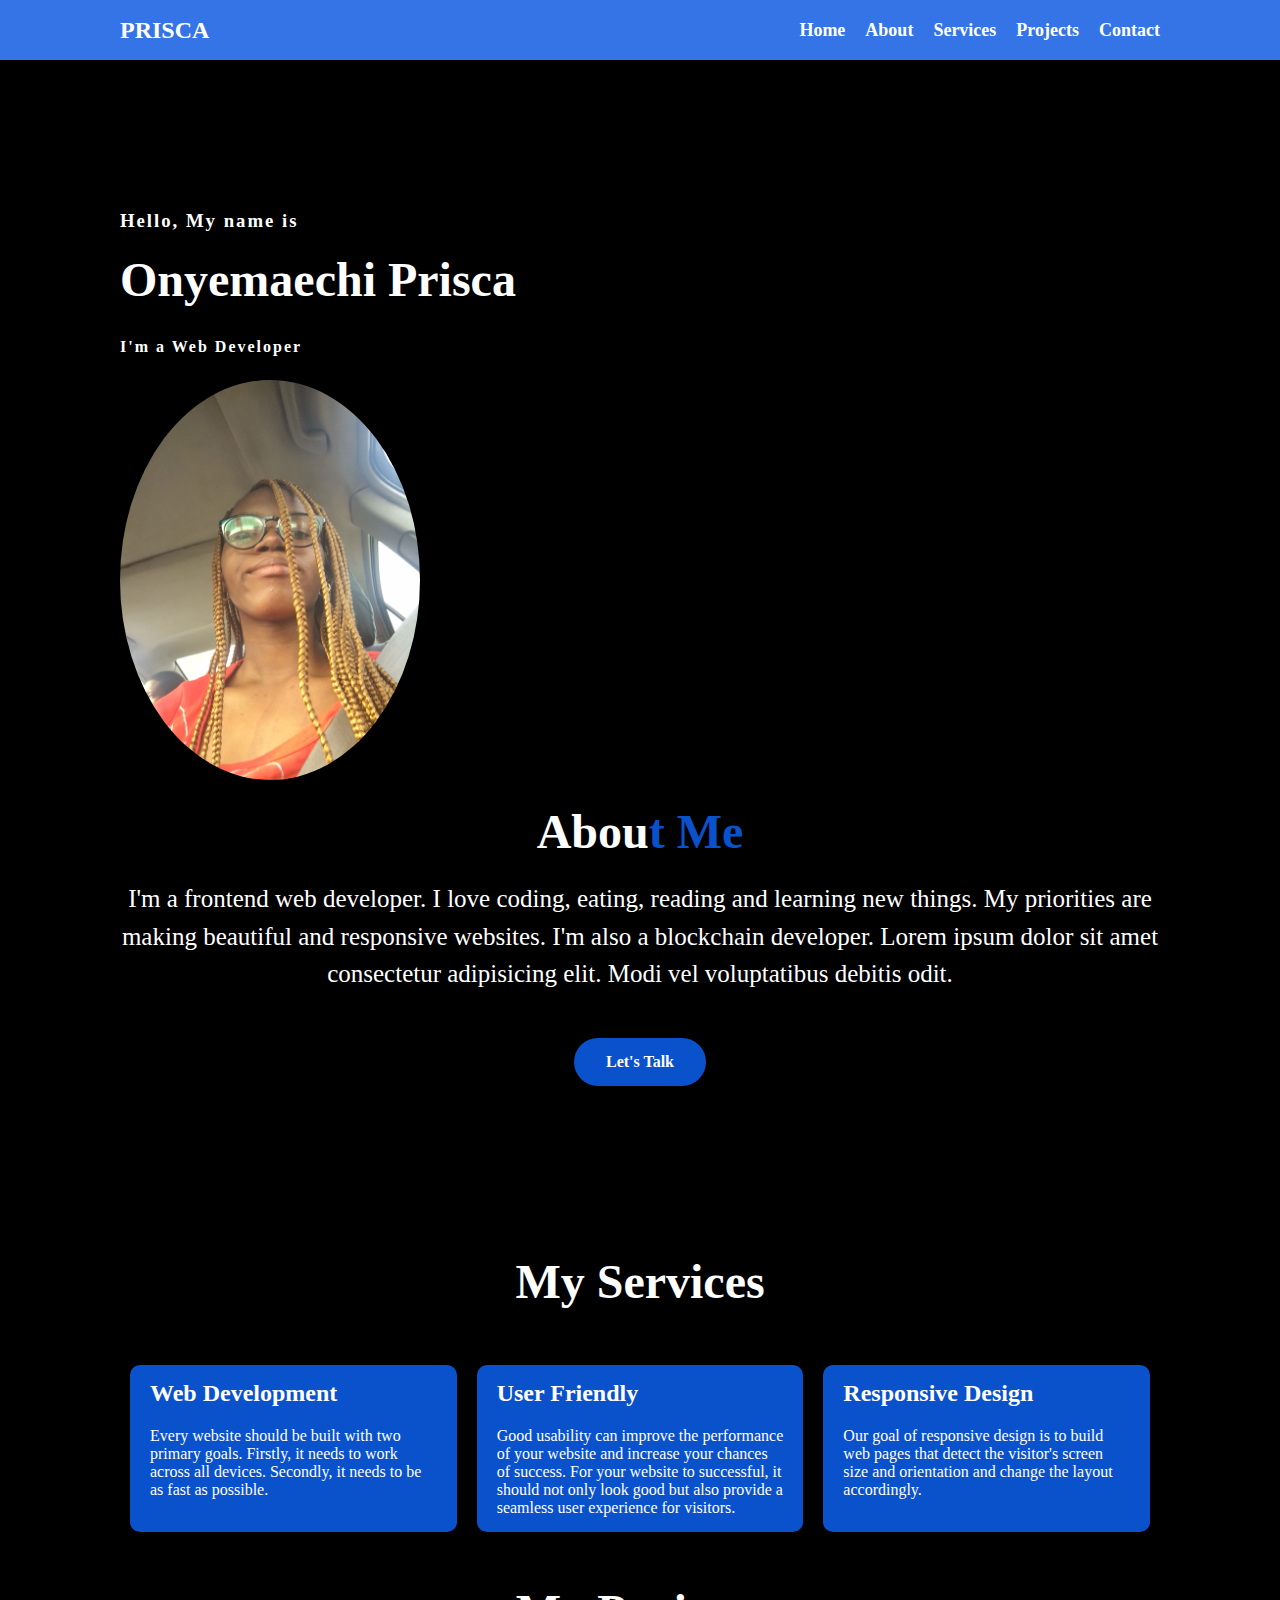
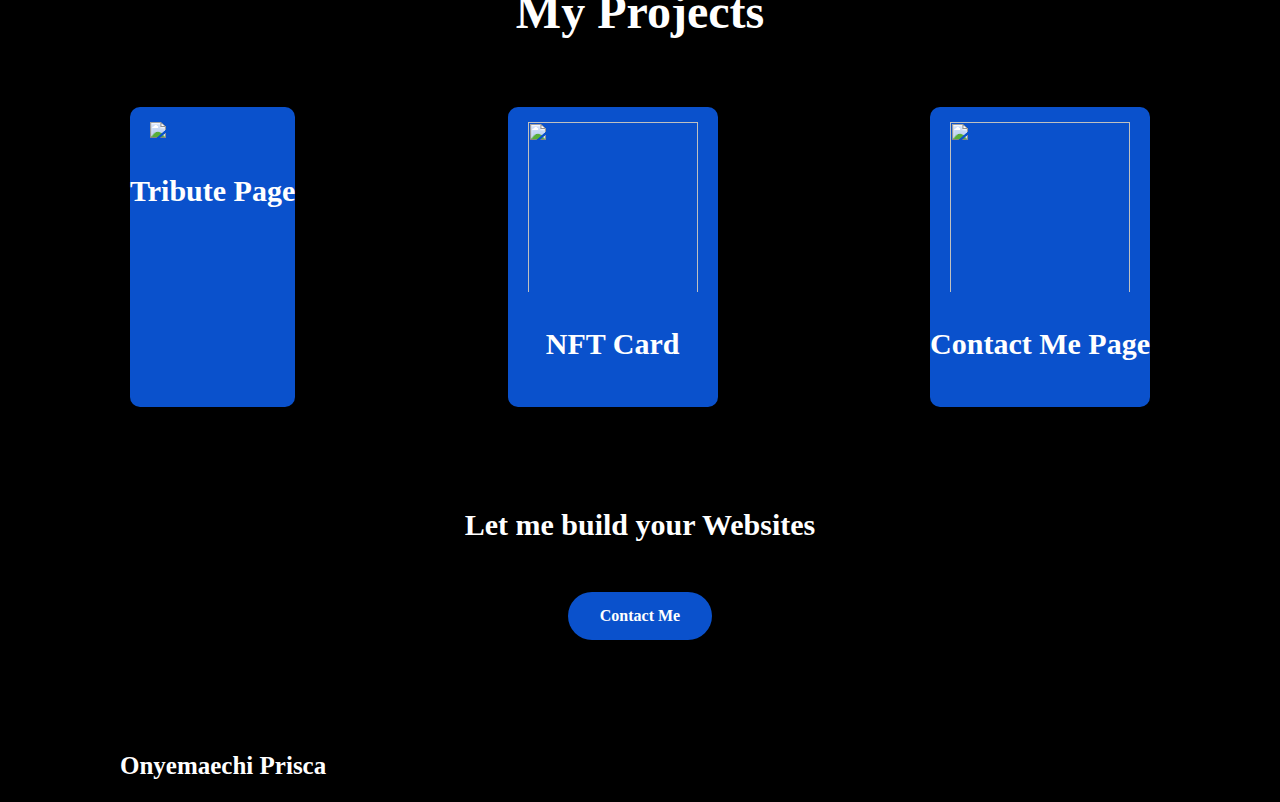
==== index.html @ fccadb03 "commit portfolio" ====
<!DOCTYPE html>
<html>

<head>
    <meta charset="utf-8">
    <meta name="viewport" content="width=device-width">
    <title>replit</title>
    <link href="style.css" rel="stylesheet" type="text/css" />
    <script src="https://use.fontawesome.com/b41c1b9980.js" crossorigin="anonymous"></script>

</head>

<body>
    <nav class="navbar">
        <div class="container">
            <div class="logo">
                PRISCA
            </div>
            <ul class="nav">
                <li>
                    <a href="#">Home</a>
                </li>
                <li>
                    <a href="#about">About</a>
                </li>
                <li>
                    <a href="#services">Services</a>
                </li>
                <li>
                    <a href="#projects">Projects</a>
                </li>
                <li>
                    <a href="contact.html" target="_blank">Contact</a>
                </li>
            </ul>
        </div>
    </nav>
    <header class="header">
        <div class="container">
            <div class="info">
                <h3>Hello, My name is</h3>
                <h1>Onyemaechi Prisca</h1>
                <h4>I'm a Web Developer</h4>
                <img src="IMG_20220214_171952.jpg" alt="" width="320px" height="400px">
            </div>
        </div>
    </header>

    <main class="main">
        <!--About Me Section-->
        <section class="about" id="about">
            <div class="container">
                <h1>Abou<span>t Me</span></h1>
                <p class="about-text">I'm a frontend web developer. I love coding, eating, reading and learning new
                    things. My priorities are making beautiful and responsive websites. I'm also a blockchain developer.
                    Lorem ipsum dolor sit amet consectetur adipisicing elit. Modi vel voluptatibus debitis odit. </p>
                <a href="#" class="button">Let's Talk</a>
            </div>
        </section>

        <!--My Services Section-->
        <section class="services" id="services">
            <h1>My Services</h1>
            <div class="container">
                <div class="box">
                    <h2>Web Development</h2>
                    <p>Every website should be built with two primary goals. Firstly, it needs to work across all
                        devices. Secondly, it needs to be as fast as possible.</p>
                </div>
                <div class="box">
                    <h2>User Friendly</h2>
                    <p>Good usability can improve the performance of your website and increase your chances of success.
                        For your website to successful, it should not only look good but also provide a seamless user
                        experience for visitors. </p>
                </div>
                <div class="box">
                    <h2>Responsive Design</h2>
                    <p>Our goal of responsive design is to build web pages that detect the visitor's screen size and
                        orientation and change the layout accordingly.</p>
                </div>
            </div>
        </section>

        <!--My Projects Section-->
        <section class="projects" id="projects">
            <h1>My Projects</h1>
            <div class="container">
                <div class="card">
                    <img
                        src="https://upload.wikimedia.org/wikipedia/en/thumb/7/70/Mary-slessor-and-adopted-children.jpg/220px-Mary-slessor-and-adopted-children.jpg">
                    <a href="https://github.com/Prisca-01/Tribute-page">Tribute Page</a>
                </div>

                <div class="card">
                    <img
                        src="https://images.unsplash.com/photo-1665597136817-e6b2d82f6e56?ixlib=rb-1.2.1&ixid=MnwxMjA3fDB8MHxlZGl0b3JpYWwtZmVlZHwyN3x8fGVufDB8fHx8&auto=format&fit=crop&w=500&q=60" width="200px" height="200px">
                    <a href="https://prisca-nft-preview-card-component.netlify.app/">NFT Card</a>
                </div>
                <div class="card">
                    <img
                        src="https://plus.unsplash.com/premium_photo-1661667132735-2d01aae2a60d?ixlib=rb-1.2.1&ixid=MnwxMjA3fDB8MHxlZGl0b3JpYWwtZmVlZHw3NHx8fGVufDB8fHx8&auto=format&fit=crop&w=500&q=60" width="200px" height="200px">
                    <a href="https://priscakenny-portfolio.netlify.app/">Contact Me Page</a>
                </div>
            </div>
        </section>
        <!--Contact section-->
        <section class="contact">
            <div class="container">
                <p>Let me build your Websites</p>
                <a href="#" class="button">Contact Me</a>
            </div>
        </section>
    </main>

    <!--Footer Section-->
    <footer class="footer">
        <div class="container">
            <p>Onyemaechi Prisca</p>
            <div class="socials">
                <a href="https://github.com/prisca-01"><i class="fa fa-github" aria-hidden="true"></i></a>
                <a href="https://twitter.com/@2603neta"><i class="fa fa-twitter" aria-hidden="true"></i></a>
                <a href="https://codepen.io/prisca-01"><i class="fa fa-codepen" aria-hidden="true"></i></a>
            </div>
        </div>
    </footer>
    <script src="script.js"></script>

    <!--
  This script places a badge on your repl's full-browser view back to your repl's cover
  page. Try various colors for the theme: dark, light, red, orange, yellow, lime, green,
  teal, blue, blurple, magenta, pink!
  -->
    <script src="https://replit.com/public/js/replit-badge.js" theme="blue" defer></script>
</body>

</html>
---- style.css ----
*{
    box-sizing: border-box;
    margin: 0;
    padding: 0;
  }
  
  html, body {
    height: 100%;
    width: 100%;
    background-color: #a1c3ff;
  }
  
  ul{
    list-style-type: none;
  }
  
  .container{
    max-width: 1100px;
    margin: 0 auto;
    padding: 0 30px;
  }
  .navbar{
    background: #3474e6;
    color: #fff;
    height: 60px;
  }
  .navbar .logo{
    font-size: x-large;
    font-weight: bold;
  }
  .navbar a{
    color: #fff;
    text-decoration: none;
    font-size: 18px;
    font-weight: bold;
  }
  .navbar a:hover{
    color: lightblue;
  }
  .navbar .container{
    display: flex;
    justify-content: space-between;
    align-items: center;
    height: 100%;
  }
  .navbar ul{
    display: flex;
  }
  .navbar ul li{
   margin-left: 20px;
  }
  
  .header{
    background: #000;
    color: #fff;
    min-height: 600px;
  }
  
  .header h3{
    margin-top: 150px;
    letter-spacing: 2px;
  }
  .header h1{
    font-size: 3rem;
    font-weight: bold;
    line-height: 2;
  }
  .header h4{
    margin-top: 10px;
    letter-spacing: 2px;
  }
  .header img{
    /* display: flex; */
    width: 300px;
    height: 400px;
    margin-top:1.5rem;
    border-radius: 50%;

  }
  .header .container{
    display: flex;
    align-items: center;
    justify-content: space-between;
    gap: 1rem;
  }
  .about{
    background-color: #000;
    color: #fff;
    min-height: 450px;
  }
  .about .container{
    display: flex;
    flex-direction: column;
    align-items: center;
    justify-content: center;
  }
  .about h1{
    font-size: 3rem;
    font-weight: bold;
    line-height: 2;
    text-align: center;
  }
  .about span{
  
    color: #0a51cc;
  }
  .about p{
    line-height: 1.5;
    text-align: center;
    font-size: 25px;
    margin-bottom: 45px;
  }
  .about .button{
    background-color: #0a51cc;
    color: #fff;
    text-decoration: none;
    border: 2px solid transparent;
    font-weight: bold;
    padding: 13px 30px;
    border-radius: 30px;
    transition: .5s;
  }
  
  .services{
    background-color: #000;
    color: #fff
  }
  .services .container{
    display: flex;
    justify-content: space-between;
  }
  .services h1{
    font-size: 3rem;
    font-weight: bold;
    line-height: 2;
    margin-bottom: 15px;
    text-align: center;
  }
  .services h2{
    margin-bottom: 20px;
  }
  
  .box{
    flex: 1;
    background-color: #0a51cc;
    color: #fff;
    border-radius: 10px;
    margin: 20px 10px;
    box-shadow: 0 3px 5px rgba(0, 0, 0, 0.6);
    padding: 15px 20px;
  }
  
  .projects{
    background-color: #000;
    color: #fff;
    min-height: 550px;
  }
  .projects .container{
    display: flex;
    align-items: center;
    justify-content: space-between;
  }
  .projects h1{
    font-size: 3rem;
    font-weight: bold;
    line-height: 2.5;
    margin-bottom: 15px;
    text-align: center;
  }
  .projects .card{
    background-color: #0a51cc;
    border-radius: 10px;
    margin: 20px 10px;
    height: 300px;
  }
  .projects img{
    width: 100%;
    border-radius: 0.5rem;
    margin-bottom: 1rem;
    padding: 15px 20px;
  }
    .projects a{
    color: #fff;
    font-size: 30px;
    font-weight: bold;
    line-height: 1.2;
    margin-bottom: 3rem;
    text-decoration: none;
    text-align: center;
    display: flex;
    align-items: center;
    justify-content: center;
    }
  
  .contact{
    background-color: #000;
    color: #fff;
    min-height: 250px;
  }
  .contact .container{
    display: flex;
    flex-direction: column;
    align-items: center;
    justify-content: center;
  }
  .contact p{
    line-height: 1.5;
    text-align: center;
    font-size: 30px;
    font-weight: bold;
    margin-bottom: 45px;
  }
  .contact .button{
    background-color: #0a51cc;
    color: #fff;
    text-decoration: none;
    border: 2px solid transparent;
    font-weight: bold;
    padding: 13px 30px;
    border-radius: 30px;
    transition: .5s;
  }
  .footer{
    background: #000;
    color: #fff;
    min-height: 50px;
  }
  .footer .container{
    display: flex;
    align-items: center;
    justify-content: space-between;
  }
  .footer p{
    font-size: 25px;
    font-weight: bold;
  }
  .footer a{
    height: 60px;
    color: #fff;
    margin-left: 30px;
    font-size: 25px;
  }
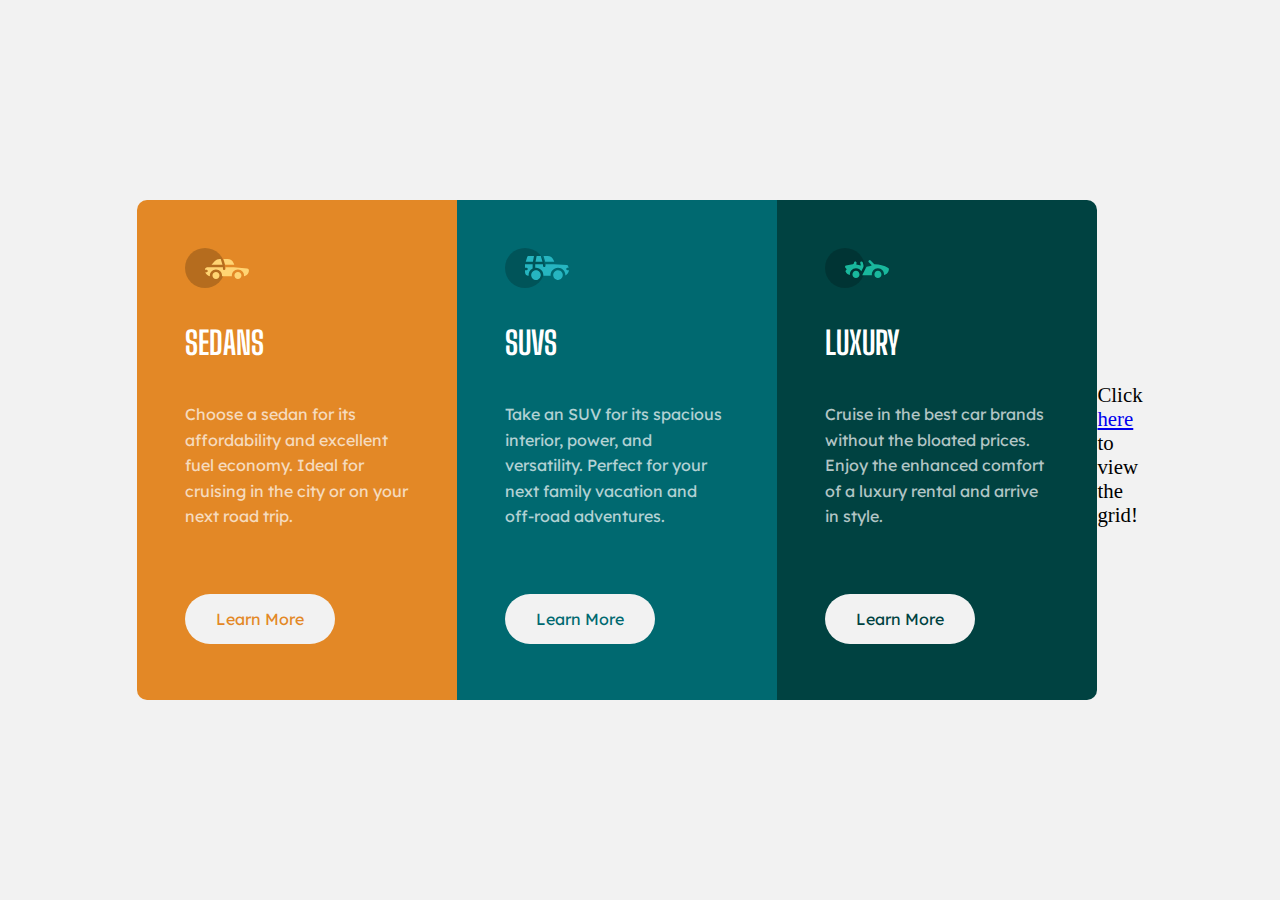
==== commit bed1263f: "week 5 updates" ====
--- a/index.html
+++ b/index.html
@@ -2,135 +2,68 @@
 <html>
 
 <head>
-    <meta charset="utf-8">
-    <meta name="viewport" content="width=device-width">
-    <title>replit</title>
-    <link href="style.css" rel="stylesheet" type="text/css" />
-    <script src="https://use.fontawesome.com/b41c1b9980.js" crossorigin="anonymous"></script>
-
+  <meta charset="utf-8">
+  <meta name="viewport" content="width=device-width">
+  <title>replit</title>
+  <link href="style.css" rel="stylesheet" type="text/css" />
 </head>
 
 <body>
-    <nav class="navbar">
-        <div class="container">
-            <div class="logo">
-                PRISCA
-            </div>
-            <ul class="nav">
-                <li>
-                    <a href="#">Home</a>
-                </li>
-                <li>
-                    <a href="#about">About</a>
-                </li>
-                <li>
-                    <a href="#services">Services</a>
-                </li>
-                <li>
-                    <a href="#projects">Projects</a>
-                </li>
-                <li>
-                    <a href="contact.html" target="_blank">Contact</a>
-                </li>
-            </ul>
-        </div>
-    </nav>
-    <header class="header">
-        <div class="container">
-            <div class="info">
-                <h3>Hello, My name is</h3>
-                <h1>Onyemaechi Prisca</h1>
-                <h4>I'm a Web Developer</h4>
-                <img src="IMG_20220214_171952.jpg" alt="" width="320px" height="400px">
-            </div>
-        </div>
-    </header>
+  <div class="container">
+    <section class="sedans">
+      <div class="img">
+        <img src="icon-sedans.svg" alt="">
+      </div>
+      <div class="content">
+        <h1>Sedans</h1>
+        <p>
+          Choose a sedan for its affordability and excellent fuel economy. Ideal for cruising in the city
+          or on your next road trip.
+        </p>
+        <a href="#" class="btn" style="color: hsl(31, 77%, 52%);">Learn More</a>
+      </div>
+    </section>
 
-    <main class="main">
-        <!--About Me Section-->
-        <section class="about" id="about">
-            <div class="container">
-                <h1>Abou<span>t Me</span></h1>
-                <p class="about-text">I'm a frontend web developer. I love coding, eating, reading and learning new
-                    things. My priorities are making beautiful and responsive websites. I'm also a blockchain developer.
-                    Lorem ipsum dolor sit amet consectetur adipisicing elit. Modi vel voluptatibus debitis odit. </p>
-                <a href="#" class="button">Let's Talk</a>
-            </div>
-        </section>
+    <section class="suvs">
+      <div class="img">
+        <img src="icon-suvs.svg" alt="">
+      </div>
+      <div class="content">
+        <h1>SUVs</h1>
+        <p>
+          Take an SUV for its spacious interior, power, and versatility. Perfect for your next family vacation
+          and off-road adventures.
+        </p>
+        <a href="#" class="btn" style="color: hsl(184, 100%, 22%)">Learn More</a>
+      </div>
+    </section>
 
-        <!--My Services Section-->
-        <section class="services" id="services">
-            <h1>My Services</h1>
-            <div class="container">
-                <div class="box">
-                    <h2>Web Development</h2>
-                    <p>Every website should be built with two primary goals. Firstly, it needs to work across all
-                        devices. Secondly, it needs to be as fast as possible.</p>
-                </div>
-                <div class="box">
-                    <h2>User Friendly</h2>
-                    <p>Good usability can improve the performance of your website and increase your chances of success.
-                        For your website to successful, it should not only look good but also provide a seamless user
-                        experience for visitors. </p>
-                </div>
-                <div class="box">
-                    <h2>Responsive Design</h2>
-                    <p>Our goal of responsive design is to build web pages that detect the visitor's screen size and
-                        orientation and change the layout accordingly.</p>
-                </div>
-            </div>
-        </section>
+    <section class="luxury">
+      <div class="img">
+        <img src="icon-luxury.svg" alt="">
+      </div>
+      <div class="content">
+        <h1>Luxury</h1>
+        <p>
+          Cruise in the best car brands without the bloated prices. Enjoy the enhanced comfort of a luxury
+          rental and arrive in style.
+        </p>
+        <a href="#" class="btn" style="color: hsl(179, 100%, 13%);">Learn More</a>
+      </div>
+    </section>
 
-        <!--My Projects Section-->
-        <section class="projects" id="projects">
-            <h1>My Projects</h1>
-            <div class="container">
-                <div class="card">
-                    <img
-                        src="https://upload.wikimedia.org/wikipedia/en/thumb/7/70/Mary-slessor-and-adopted-children.jpg/220px-Mary-slessor-and-adopted-children.jpg">
-                    <a href="https://github.com/Prisca-01/Tribute-page">Tribute Page</a>
-                </div>
+    <div class="click">
+      <p>Click <a href=grid.html target="_blank">here</a> to view the grid!</p>
+    </div>
+  </div>
+  <script src="script.js"></script>
 
-                <div class="card">
-                    <img
-                        src="https://images.unsplash.com/photo-1665597136817-e6b2d82f6e56?ixlib=rb-1.2.1&ixid=MnwxMjA3fDB8MHxlZGl0b3JpYWwtZmVlZHwyN3x8fGVufDB8fHx8&auto=format&fit=crop&w=500&q=60" width="200px" height="200px">
-                    <a href="https://prisca-nft-preview-card-component.netlify.app/">NFT Card</a>
-                </div>
-                <div class="card">
-                    <img
-                        src="https://plus.unsplash.com/premium_photo-1661667132735-2d01aae2a60d?ixlib=rb-1.2.1&ixid=MnwxMjA3fDB8MHxlZGl0b3JpYWwtZmVlZHw3NHx8fGVufDB8fHx8&auto=format&fit=crop&w=500&q=60" width="200px" height="200px">
-                    <a href="https://priscakenny-portfolio.netlify.app/">Contact Me Page</a>
-                </div>
-            </div>
-        </section>
-        <!--Contact section-->
-        <section class="contact">
-            <div class="container">
-                <p>Let me build your Websites</p>
-                <a href="#" class="button">Contact Me</a>
-            </div>
-        </section>
-    </main>
-
-    <!--Footer Section-->
-    <footer class="footer">
-        <div class="container">
-            <p>Onyemaechi Prisca</p>
-            <div class="socials">
-                <a href="https://github.com/prisca-01"><i class="fa fa-github" aria-hidden="true"></i></a>
-                <a href="https://twitter.com/@2603neta"><i class="fa fa-twitter" aria-hidden="true"></i></a>
-                <a href="https://codepen.io/prisca-01"><i class="fa fa-codepen" aria-hidden="true"></i></a>
-            </div>
-        </div>
-    </footer>
-    <script src="script.js"></script>
-
-    <!--
+  <!--
   This script places a badge on your repl's full-browser view back to your repl's cover
   page. Try various colors for the theme: dark, light, red, orange, yellow, lime, green,
   teal, blue, blurple, magenta, pink!
   -->
-    <script src="https://replit.com/public/js/replit-badge.js" theme="blue" defer></script>
+  <script src="https://replit.com/public/js/replit-badge.js" theme="blue" defer></script>
 </body>
 
 </html>--- a/style.css
+++ b/style.css
@@ -1,242 +1,109 @@
+/* html, body {
+  height: 100%;
+  width: 100%;
+} */
+@import url('https://fonts.googleapis.com/css2?family=Big+Shoulders+Display:wght@700&family=Lexend+Deca&display=swap');
 *{
-    box-sizing: border-box;
     margin: 0;
     padding: 0;
-  }
-  
-  html, body {
-    height: 100%;
-    width: 100%;
-    background-color: #a1c3ff;
-  }
-  
-  ul{
-    list-style-type: none;
-  }
-  
-  .container{
-    max-width: 1100px;
-    margin: 0 auto;
-    padding: 0 30px;
-  }
-  .navbar{
-    background: #3474e6;
-    color: #fff;
-    height: 60px;
-  }
-  .navbar .logo{
-    font-size: x-large;
-    font-weight: bold;
-  }
-  .navbar a{
-    color: #fff;
-    text-decoration: none;
-    font-size: 18px;
-    font-weight: bold;
-  }
-  .navbar a:hover{
-    color: lightblue;
-  }
-  .navbar .container{
-    display: flex;
-    justify-content: space-between;
-    align-items: center;
-    height: 100%;
-  }
-  .navbar ul{
-    display: flex;
-  }
-  .navbar ul li{
-   margin-left: 20px;
-  }
-  
-  .header{
-    background: #000;
-    color: #fff;
-    min-height: 600px;
-  }
-  
-  .header h3{
-    margin-top: 150px;
-    letter-spacing: 2px;
-  }
-  .header h1{
-    font-size: 3rem;
-    font-weight: bold;
-    line-height: 2;
-  }
-  .header h4{
-    margin-top: 10px;
-    letter-spacing: 2px;
-  }
-  .header img{
-    /* display: flex; */
-    width: 300px;
-    height: 400px;
-    margin-top:1.5rem;
-    border-radius: 50%;
-
-  }
-  .header .container{
+    box-sizing: border-box;
+}
+:root{
+    --bright-orange: hsl(31, 77%, 52%);
+    --dark-cyan: hsl(184, 100%, 22%);
+    --very-dark-cyan: hsl(179, 100%, 13%);
+    --transparent-white: hsla(0, 0%, 100%, 0.75);
+    --very-light-gray: hsl(0, 0%, 95%);
+}
+body{
+    background-color:var(--very-light-gray);
+    min-height: 100vh;
     display: flex;
     align-items: center;
-    justify-content: space-between;
-    gap: 1rem;
-  }
-  .about{
-    background-color: #000;
-    color: #fff;
-    min-height: 450px;
-  }
-  .about .container{
+}
+.container{
+    width: 1000px;
+    height: 100vh;
+    display: flex;
+    flex-direction: row;
+    justify-content: center;
+    align-items: center;
+    margin: 0 auto;
+    color: white;
+}
+.container .sedans{
+    background-color: var(--bright-orange);
+    width: 320px;
+    height: 500px;
+    border-radius: 10px 0 0 10px;
+}
+.container .suvs{
+    background-color: var(--dark-cyan);
+    width: 320px;
+    height: 500px;
+}
+.container .luxury{
+    background-color: var(--very-dark-cyan);
+    width: 320px;
+    height: 500px;
+    border-radius: 0 10px 10px 0;
+}
+.container .img{
+    max-width: 100%;
+    margin-top: 3rem;
+    padding: 0 3rem;
+}
+.container .content{
     display: flex;
     flex-direction: column;
+    padding:0 3rem;
+    width: 320px;
+}
+.container .content h1{
+    text-transform: uppercase;
+    font-family: 'Big Shoulders Display', sans-serif;
+    font-size: 2rem;
+    font-weight: 700;
+    margin-top: 2rem;
+}
+.container .content p{
+    font-family: 'Lexend Deca', sans-serif;
+    font-weight: 400;
+    font-size: 1rem;
+    line-height: 1.6;
+    opacity: 0.7;
+    margin-top: 2.5rem;
+}
+.container .content a{
+    background-color: var(--very-light-gray);
+    width: 150px;
+    height: 50px;
+    margin-top: 4rem;
+    border-radius: 40px;
+    text-decoration: none;
+    display: flex;
+    justify-content: center;
     align-items: center;
-    justify-content: center;
-  }
-  .about h1{
-    font-size: 3rem;
-    font-weight: bold;
-    line-height: 2;
     text-align: center;
-  }
-  .about span{
-  
-    color: #0a51cc;
-  }
-  .about p{
-    line-height: 1.5;
-    text-align: center;
-    font-size: 25px;
-    margin-bottom: 45px;
-  }
-  .about .button{
-    background-color: #0a51cc;
-    color: #fff;
-    text-decoration: none;
-    border: 2px solid transparent;
-    font-weight: bold;
-    padding: 13px 30px;
-    border-radius: 30px;
-    transition: .5s;
-  }
-  
-  .services{
-    background-color: #000;
-    color: #fff
-  }
-  .services .container{
-    display: flex;
-    justify-content: space-between;
-  }
-  .services h1{
-    font-size: 3rem;
-    font-weight: bold;
-    line-height: 2;
-    margin-bottom: 15px;
-    text-align: center;
-  }
-  .services h2{
-    margin-bottom: 20px;
-  }
-  
-  .box{
-    flex: 1;
-    background-color: #0a51cc;
-    color: #fff;
-    border-radius: 10px;
-    margin: 20px 10px;
-    box-shadow: 0 3px 5px rgba(0, 0, 0, 0.6);
-    padding: 15px 20px;
-  }
-  
-  .projects{
-    background-color: #000;
-    color: #fff;
-    min-height: 550px;
-  }
-  .projects .container{
-    display: flex;
-    align-items: center;
-    justify-content: space-between;
-  }
-  .projects h1{
-    font-size: 3rem;
-    font-weight: bold;
-    line-height: 2.5;
-    margin-bottom: 15px;
-    text-align: center;
-  }
-  .projects .card{
-    background-color: #0a51cc;
-    border-radius: 10px;
-    margin: 20px 10px;
-    height: 300px;
-  }
-  .projects img{
-    width: 100%;
-    border-radius: 0.5rem;
-    margin-bottom: 1rem;
-    padding: 15px 20px;
-  }
-    .projects a{
-    color: #fff;
-    font-size: 30px;
-    font-weight: bold;
-    line-height: 1.2;
-    margin-bottom: 3rem;
-    text-decoration: none;
-    text-align: center;
-    display: flex;
-    align-items: center;
-    justify-content: center;
-    }
-  
-  .contact{
-    background-color: #000;
-    color: #fff;
-    min-height: 250px;
-  }
-  .contact .container{
+    font-family: 'Lexend Deca', sans-serif;
+    font-weight: 400;
+}
+.container .content a:hover{
+    cursor: pointer;
+    background: none;
+    color: #fff !important;
+    border: 2px solid #fff;
+    border-radius: 40px;
+}
+.container .click{
+    color: #000;
+    font-size: 1.3rem;
+    margin-top: 10px;
+}
+@media (min-width: 350px) and (max-width: 675px){
+    .container {
     display: flex;
     flex-direction: column;
-    align-items: center;
-    justify-content: center;
-  }
-  .contact p{
-    line-height: 1.5;
-    text-align: center;
-    font-size: 30px;
-    font-weight: bold;
-    margin-bottom: 45px;
-  }
-  .contact .button{
-    background-color: #0a51cc;
-    color: #fff;
-    text-decoration: none;
-    border: 2px solid transparent;
-    font-weight: bold;
-    padding: 13px 30px;
-    border-radius: 30px;
-    transition: .5s;
-  }
-  .footer{
-    background: #000;
-    color: #fff;
-    min-height: 50px;
-  }
-  .footer .container{
-    display: flex;
-    align-items: center;
-    justify-content: space-between;
-  }
-  .footer p{
-    font-size: 25px;
-    font-weight: bold;
-  }
-  .footer a{
-    height: 60px;
-    color: #fff;
-    margin-left: 30px;
-    font-size: 25px;
-  }+    height: 1500px;
+    }
+}
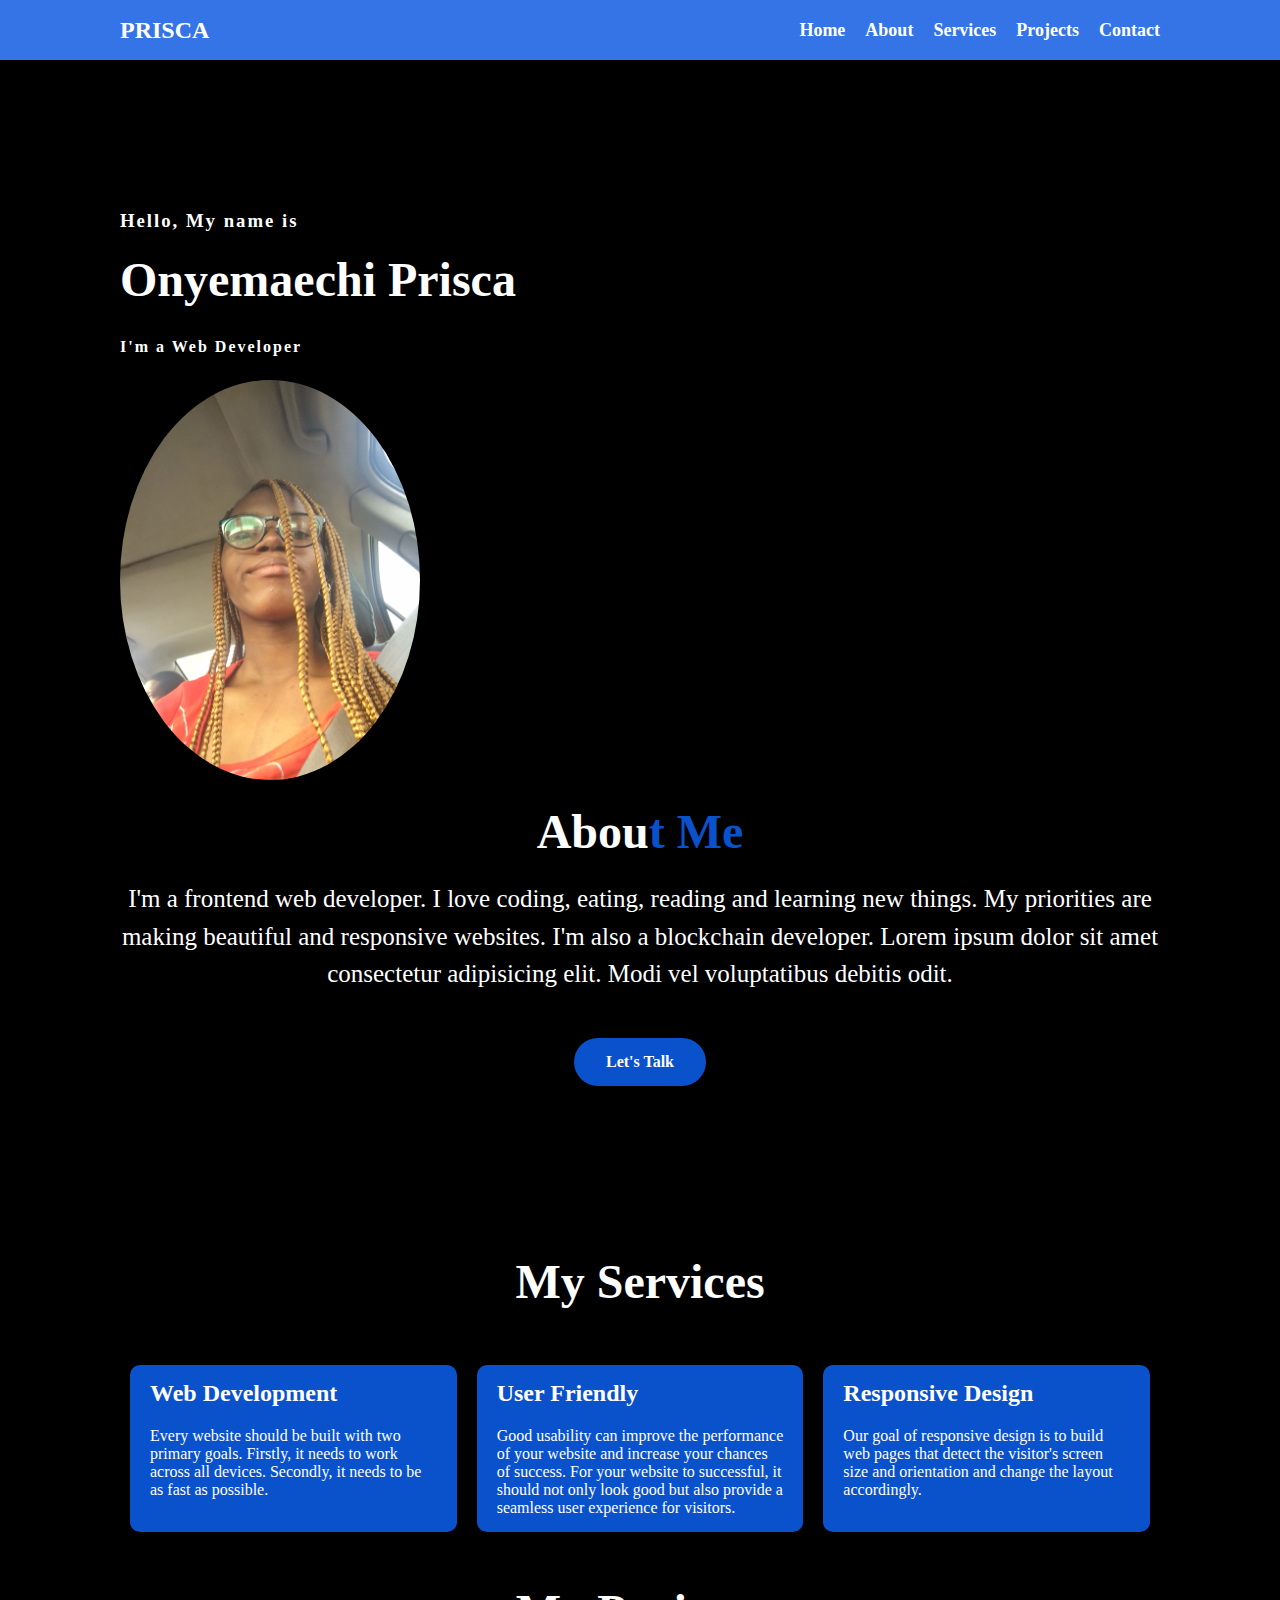
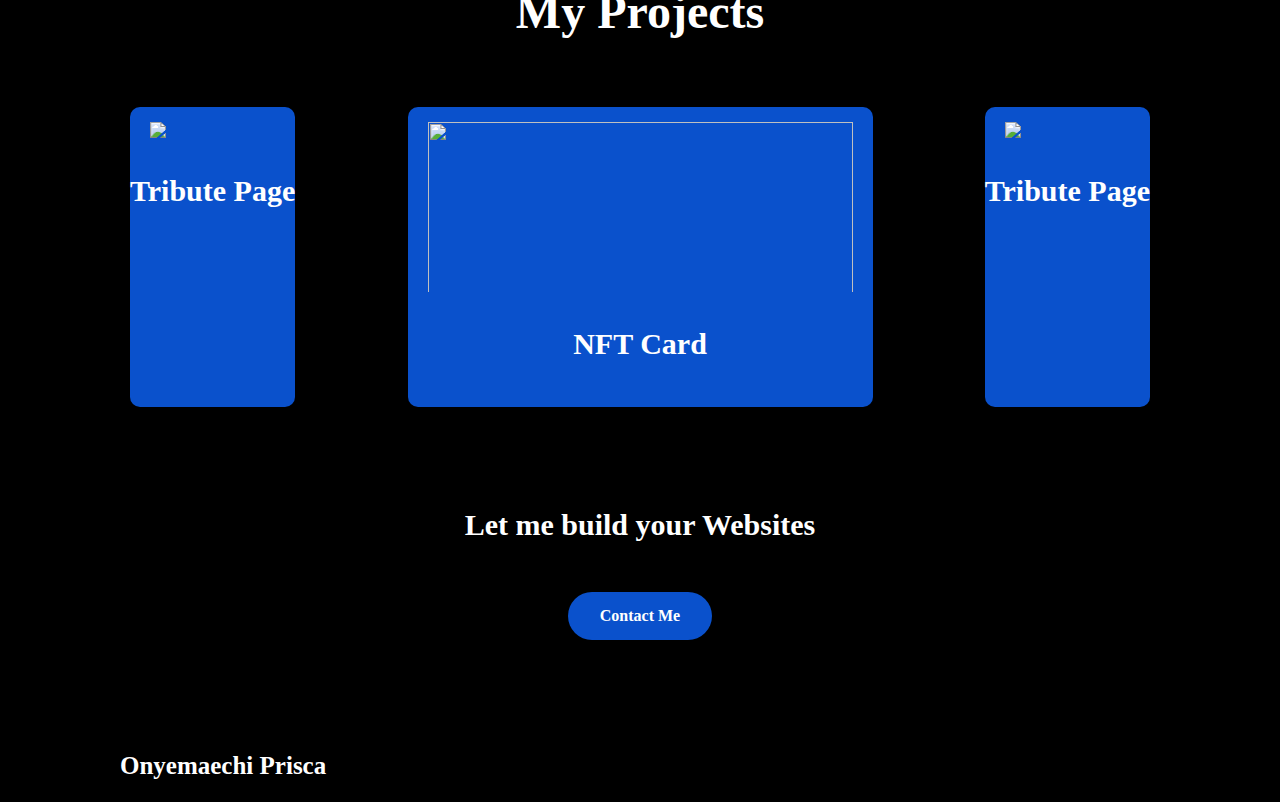
==== commit dcda28ba: "Initial commit" ====
--- a/index.html
+++ b/index.html
@@ -9,53 +9,119 @@
 </head>
 
 <body>
-  <div class="container">
-    <section class="sedans">
-      <div class="img">
-        <img src="icon-sedans.svg" alt="">
+  <nav class="navbar">
+    <div class="container">
+      <div class="logo">
+        PRISCA
       </div>
-      <div class="content">
-        <h1>Sedans</h1>
-        <p>
-          Choose a sedan for its affordability and excellent fuel economy. Ideal for cruising in the city
-          or on your next road trip.
-        </p>
-        <a href="#" class="btn" style="color: hsl(31, 77%, 52%);">Learn More</a>
+      <ul class="nav">
+        <li>
+          <a href="#">Home</a>
+        </li>
+        <li>
+          <a href="#about">About</a>
+        </li>
+        <li>
+          <a href="#services">Services</a>
+        </li>
+        <li>
+          <a href="#projects">Projects</a>
+        </li>
+        <li>
+          <a href="contact.html" target="_blank">Contact</a>
+        </li>
+      </ul>
+    </div>
+  </nav>
+  <header class="header">
+    <div class="container">
+      <div class="info">
+        <h3>Hello, My name is</h3>
+        <h1>Onyemaechi Prisca</h1>
+        <h4>I'm a Web Developer</h4>
+        <img src="IMG_20220214_171952.jpg" alt="" width="320px" height="400px">
+      </div>
+    </div>
+  </header>
+
+  <main class="main">
+    <!--About Me Section-->
+    <section class="about" id="about">
+      <div class="container">
+        <h1>Abou<span>t Me</span></h1>
+        <p class="about-text">I'm a frontend web developer. I love coding, eating, reading and learning new
+          things. My priorities are making beautiful and responsive websites. I'm also a blockchain developer.
+          Lorem ipsum dolor sit amet consectetur adipisicing elit. Modi vel voluptatibus debitis odit. </p>
+        <a href="#" class="button">Let's Talk</a>
       </div>
     </section>
 
-    <section class="suvs">
-      <div class="img">
-        <img src="icon-suvs.svg" alt="">
-      </div>
-      <div class="content">
-        <h1>SUVs</h1>
-        <p>
-          Take an SUV for its spacious interior, power, and versatility. Perfect for your next family vacation
-          and off-road adventures.
-        </p>
-        <a href="#" class="btn" style="color: hsl(184, 100%, 22%)">Learn More</a>
+    <!--My Services Section-->
+    <section class="services" id="services">
+      <h1>My Services</h1>
+      <div class="container">
+        <div class="box">
+          <h2>Web Development</h2>
+          <p>Every website should be built with two primary goals. Firstly, it needs to work across all
+            devices. Secondly, it needs to be as fast as possible.</p>
+        </div>
+        <div class="box">
+          <h2>User Friendly</h2>
+          <p>Good usability can improve the performance of your website and increase your chances of success.
+            For your website to successful, it should not only look good but also provide a seamless user
+            experience for visitors. </p>
+        </div>
+        <div class="box">
+          <h2>Responsive Design</h2>
+          <p>Our goal of responsive design is to build web pages that detect the visitor's screen size and
+            orientation and change the layout accordingly.</p>
+        </div>
       </div>
     </section>
 
-    <section class="luxury">
-      <div class="img">
-        <img src="icon-luxury.svg" alt="">
-      </div>
-      <div class="content">
-        <h1>Luxury</h1>
-        <p>
-          Cruise in the best car brands without the bloated prices. Enjoy the enhanced comfort of a luxury
-          rental and arrive in style.
-        </p>
-        <a href="#" class="btn" style="color: hsl(179, 100%, 13%);">Learn More</a>
+    <!--My Projects Section-->
+    <section class="projects" id="projects">
+      <h1>My Projects</h1>
+      <div class="container">
+        <div class="card">
+          <img
+            src="https://upload.wikimedia.org/wikipedia/en/thumb/7/70/Mary-slessor-and-adopted-children.jpg/220px-Mary-slessor-and-adopted-children.jpg">
+          <a href="https://github.com/Prisca-01/Tribute-page">Tribute Page</a>
+        </div>
+
+        <div class="card">
+          <img
+            src="https://images.unsplash.com/photo-1665686306574-1ace09918530?ixlib=rb-4.0.3&ixid=MnwxMjA3fDF8MHxlZGl0b3JpYWwtZmVlZHw3M3x8fGVufDB8fHx8&auto=format&fit=crop&w=500&q=60"
+            height=200px width=500px>
+          <a href="https://github.com/Prisca-01/nft-preview-card-component">NFT Card</a>
+        </div>
+        <div class="card">
+          <img
+            src="https://upload.wikimedia.org/wikipedia/en/thumb/7/70/Mary-slessor-and-adopted-children.jpg/220px-Mary-slessor-and-adopted-children.jpg">
+          <a href="https://github.com/Prisca-01/Tribute-page">Tribute Page</a>
+        </div>
       </div>
     </section>
+    <!--Contact section-->
+    <section class="contact">
+      <div class="container">
+        <p>Let me build your Websites</p>
+        <a href="#" class="button">Contact Me</a>
+      </div>
+    </section>
+  </main>
 
-    <div class="click">
-      <p>Click <a href=grid.html target="_blank">here</a> to view the grid!</p>
+  <!--Footer Section-->
+  <footer class="footer">
+    <div class="container">
+      <p>Onyemaechi Prisca</p>
+      <div class="socials">
+        <a href="https://github.com/prisca-01"><i class="fa fa-github" aria-hidden="true"></i></a>
+        <a href="https://twitter.com/@2603neta"><i class="fa fa-twitter" aria-hidden="true"></i></a>
+        <a href="https://codepen.io/prisca-01"><i class="fa fa-codepen" aria-hidden="true"></i></a>
+      </div>
     </div>
-  </div>
+  </footer>
   <script src="script.js"></script>
 
   <!--
--- a/style.css
+++ b/style.css
@@ -1,109 +1,242 @@
-/* html, body {
-  height: 100%;
-  width: 100%;
-} */
-@import url('https://fonts.googleapis.com/css2?family=Big+Shoulders+Display:wght@700&family=Lexend+Deca&display=swap');
 *{
+    box-sizing: border-box;
     margin: 0;
     padding: 0;
-    box-sizing: border-box;
-}
-:root{
-    --bright-orange: hsl(31, 77%, 52%);
-    --dark-cyan: hsl(184, 100%, 22%);
-    --very-dark-cyan: hsl(179, 100%, 13%);
-    --transparent-white: hsla(0, 0%, 100%, 0.75);
-    --very-light-gray: hsl(0, 0%, 95%);
-}
-body{
-    background-color:var(--very-light-gray);
-    min-height: 100vh;
-    display: flex;
-    align-items: center;
-}
-.container{
-    width: 1000px;
-    height: 100vh;
-    display: flex;
-    flex-direction: row;
+  }
+  
+  html, body {
+    height: 100%;
+    width: 100%;
+    background-color: #a1c3ff;
+  }
+  
+  ul{
+    list-style-type: none;
+  }
+  
+  .container{
+    max-width: 1100px;
+    margin: 0 auto;
+    padding: 0 30px;
+  }
+  .navbar{
+    background: #3474e6;
+    color: #fff;
+    height: 60px;
+  }
+  .navbar .logo{
+    font-size: x-large;
+    font-weight: bold;
+  }
+  .navbar a{
+    color: #fff;
+    text-decoration: none;
+    font-size: 18px;
+    font-weight: bold;
+  }
+  .navbar a:hover{
+    color: lightblue;
+  }
+  .navbar .container{
+    display: flex;
+    justify-content: space-between;
+    align-items: center;
+    height: 100%;
+  }
+  .navbar ul{
+    display: flex;
+  }
+  .navbar ul li{
+   margin-left: 20px;
+  }
+  
+  .header{
+    background: #000;
+    color: #fff;
+    min-height: 600px;
+  }
+  
+  .header h3{
+    margin-top: 150px;
+    letter-spacing: 2px;
+  }
+  .header h1{
+    font-size: 3rem;
+    font-weight: bold;
+    line-height: 2;
+  }
+  .header h4{
+    margin-top: 10px;
+    letter-spacing: 2px;
+  }
+  .header img{
+    /* display: flex; */
+    width: 300px;
+    height: 400px;
+    margin-top:1.5rem;
+    border-radius: 50%;
+
+  }
+  .header .container{
+    display: flex;
+    align-items: center;
+    justify-content: space-between;
+    gap: 1rem;
+  }
+  .about{
+    background-color: #000;
+    color: #fff;
+    min-height: 450px;
+  }
+  .about .container{
+    display: flex;
+    flex-direction: column;
+    align-items: center;
     justify-content: center;
-    align-items: center;
-    margin: 0 auto;
-    color: white;
-}
-.container .sedans{
-    background-color: var(--bright-orange);
-    width: 320px;
-    height: 500px;
-    border-radius: 10px 0 0 10px;
-}
-.container .suvs{
-    background-color: var(--dark-cyan);
-    width: 320px;
-    height: 500px;
-}
-.container .luxury{
-    background-color: var(--very-dark-cyan);
-    width: 320px;
-    height: 500px;
-    border-radius: 0 10px 10px 0;
-}
-.container .img{
-    max-width: 100%;
-    margin-top: 3rem;
-    padding: 0 3rem;
-}
-.container .content{
+  }
+  .about h1{
+    font-size: 3rem;
+    font-weight: bold;
+    line-height: 2;
+    text-align: center;
+  }
+  .about span{
+  
+    color: #0a51cc;
+  }
+  .about p{
+    line-height: 1.5;
+    text-align: center;
+    font-size: 25px;
+    margin-bottom: 45px;
+  }
+  .about .button{
+    background-color: #0a51cc;
+    color: #fff;
+    text-decoration: none;
+    border: 2px solid transparent;
+    font-weight: bold;
+    padding: 13px 30px;
+    border-radius: 30px;
+    transition: .5s;
+  }
+  
+  .services{
+    background-color: #000;
+    color: #fff
+  }
+  .services .container{
+    display: flex;
+    justify-content: space-between;
+  }
+  .services h1{
+    font-size: 3rem;
+    font-weight: bold;
+    line-height: 2;
+    margin-bottom: 15px;
+    text-align: center;
+  }
+  .services h2{
+    margin-bottom: 20px;
+  }
+  
+  .box{
+    flex: 1;
+    background-color: #0a51cc;
+    color: #fff;
+    border-radius: 10px;
+    margin: 20px 10px;
+    box-shadow: 0 3px 5px rgba(0, 0, 0, 0.6);
+    padding: 15px 20px;
+  }
+  
+  .projects{
+    background-color: #000;
+    color: #fff;
+    min-height: 550px;
+  }
+  .projects .container{
+    display: flex;
+    align-items: center;
+    justify-content: space-between;
+  }
+  .projects h1{
+    font-size: 3rem;
+    font-weight: bold;
+    line-height: 2.5;
+    margin-bottom: 15px;
+    text-align: center;
+  }
+  .projects .card{
+    background-color: #0a51cc;
+    border-radius: 10px;
+    margin: 20px 10px;
+    height: 300px;
+  }
+  .projects img{
+    width: 100%;
+    border-radius: 0.5rem;
+    margin-bottom: 1rem;
+    padding: 15px 20px;
+  }
+    .projects a{
+    color: #fff;
+    font-size: 30px;
+    font-weight: bold;
+    line-height: 1.2;
+    margin-bottom: 3rem;
+    text-decoration: none;
+    text-align: center;
+    display: flex;
+    align-items: center;
+    justify-content: center;
+    }
+  
+  .contact{
+    background-color: #000;
+    color: #fff;
+    min-height: 250px;
+  }
+  .contact .container{
     display: flex;
     flex-direction: column;
-    padding:0 3rem;
-    width: 320px;
-}
-.container .content h1{
-    text-transform: uppercase;
-    font-family: 'Big Shoulders Display', sans-serif;
-    font-size: 2rem;
-    font-weight: 700;
-    margin-top: 2rem;
-}
-.container .content p{
-    font-family: 'Lexend Deca', sans-serif;
-    font-weight: 400;
-    font-size: 1rem;
-    line-height: 1.6;
-    opacity: 0.7;
-    margin-top: 2.5rem;
-}
-.container .content a{
-    background-color: var(--very-light-gray);
-    width: 150px;
-    height: 50px;
-    margin-top: 4rem;
-    border-radius: 40px;
-    text-decoration: none;
-    display: flex;
+    align-items: center;
     justify-content: center;
-    align-items: center;
-    text-align: center;
-    font-family: 'Lexend Deca', sans-serif;
-    font-weight: 400;
-}
-.container .content a:hover{
-    cursor: pointer;
-    background: none;
-    color: #fff !important;
-    border: 2px solid #fff;
-    border-radius: 40px;
-}
-.container .click{
-    color: #000;
-    font-size: 1.3rem;
-    margin-top: 10px;
-}
-@media (min-width: 350px) and (max-width: 675px){
-    .container {
-    display: flex;
-    flex-direction: column;
-    height: 1500px;
-    }
-}
+  }
+  .contact p{
+    line-height: 1.5;
+    text-align: center;
+    font-size: 30px;
+    font-weight: bold;
+    margin-bottom: 45px;
+  }
+  .contact .button{
+    background-color: #0a51cc;
+    color: #fff;
+    text-decoration: none;
+    border: 2px solid transparent;
+    font-weight: bold;
+    padding: 13px 30px;
+    border-radius: 30px;
+    transition: .5s;
+  }
+  .footer{
+    background: #000;
+    color: #fff;
+    min-height: 50px;
+  }
+  .footer .container{
+    display: flex;
+    align-items: center;
+    justify-content: space-between;
+  }
+  .footer p{
+    font-size: 25px;
+    font-weight: bold;
+  }
+  .footer a{
+    height: 60px;
+    color: #fff;
+    margin-left: 30px;
+    font-size: 25px;
+  }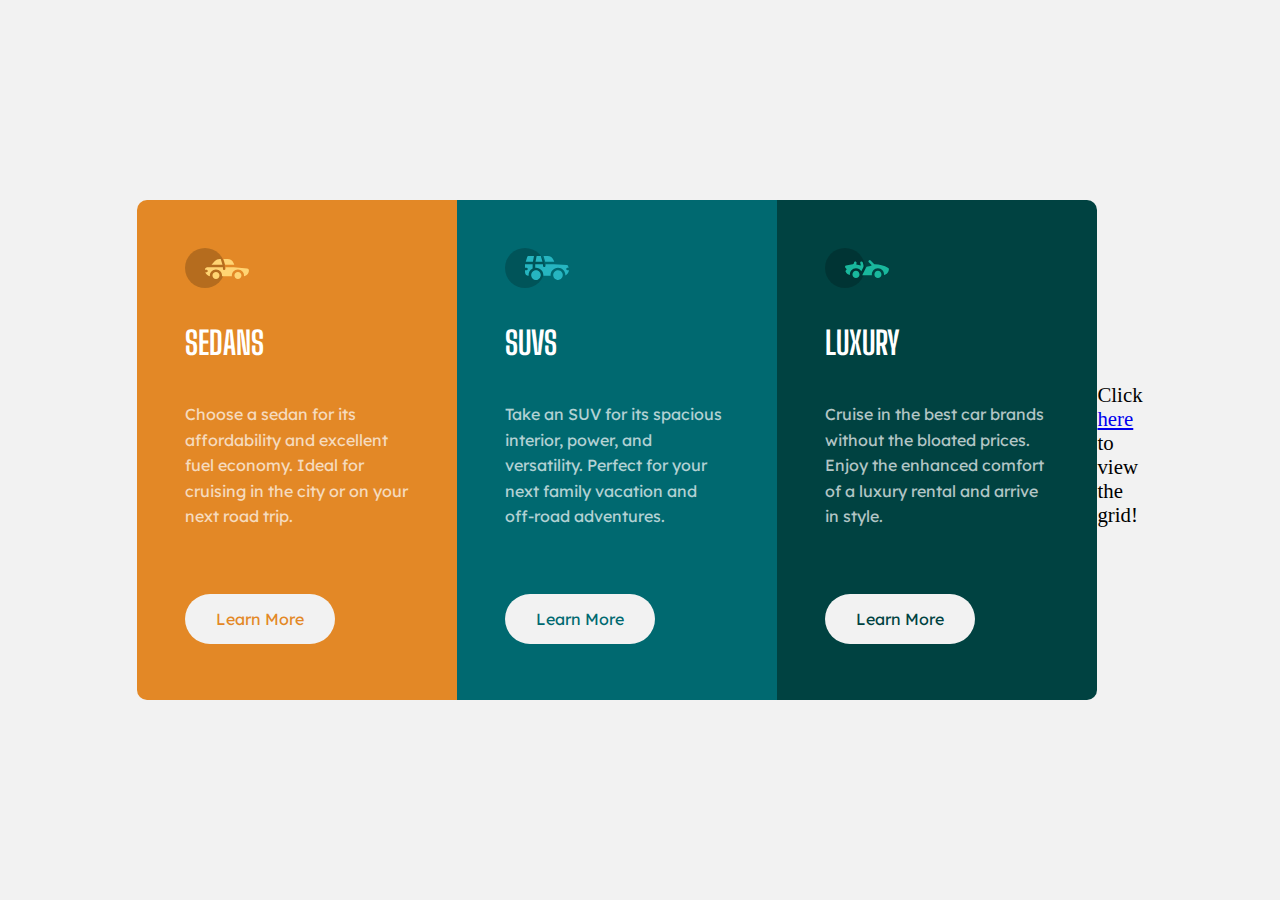
==== commit 1a6a4d01: "Deletions" ====
--- a/index.html
+++ b/index.html
@@ -9,119 +9,53 @@
 </head>
 
 <body>
-  <nav class="navbar">
-    <div class="container">
-      <div class="logo">
-        PRISCA
+  <div class="container">
+    <section class="sedans">
+      <div class="img">
+        <img src="icon-sedans.svg" alt="">
       </div>
-      <ul class="nav">
-        <li>
-          <a href="#">Home</a>
-        </li>
-        <li>
-          <a href="#about">About</a>
-        </li>
-        <li>
-          <a href="#services">Services</a>
-        </li>
-        <li>
-          <a href="#projects">Projects</a>
-        </li>
-        <li>
-          <a href="contact.html" target="_blank">Contact</a>
-        </li>
-      </ul>
-    </div>
-  </nav>
-  <header class="header">
-    <div class="container">
-      <div class="info">
-        <h3>Hello, My name is</h3>
-        <h1>Onyemaechi Prisca</h1>
-        <h4>I'm a Web Developer</h4>
-        <img src="IMG_20220214_171952.jpg" alt="" width="320px" height="400px">
-      </div>
-    </div>
-  </header>
-
-  <main class="main">
-    <!--About Me Section-->
-    <section class="about" id="about">
-      <div class="container">
-        <h1>Abou<span>t Me</span></h1>
-        <p class="about-text">I'm a frontend web developer. I love coding, eating, reading and learning new
-          things. My priorities are making beautiful and responsive websites. I'm also a blockchain developer.
-          Lorem ipsum dolor sit amet consectetur adipisicing elit. Modi vel voluptatibus debitis odit. </p>
-        <a href="#" class="button">Let's Talk</a>
+      <div class="content">
+        <h1>Sedans</h1>
+        <p>
+          Choose a sedan for its affordability and excellent fuel economy. Ideal for cruising in the city
+          or on your next road trip.
+        </p>
+        <a href="#" class="btn" style="color: hsl(31, 77%, 52%);">Learn More</a>
       </div>
     </section>
 
-    <!--My Services Section-->
-    <section class="services" id="services">
-      <h1>My Services</h1>
-      <div class="container">
-        <div class="box">
-          <h2>Web Development</h2>
-          <p>Every website should be built with two primary goals. Firstly, it needs to work across all
-            devices. Secondly, it needs to be as fast as possible.</p>
-        </div>
-        <div class="box">
-          <h2>User Friendly</h2>
-          <p>Good usability can improve the performance of your website and increase your chances of success.
-            For your website to successful, it should not only look good but also provide a seamless user
-            experience for visitors. </p>
-        </div>
-        <div class="box">
-          <h2>Responsive Design</h2>
-          <p>Our goal of responsive design is to build web pages that detect the visitor's screen size and
-            orientation and change the layout accordingly.</p>
-        </div>
+    <section class="suvs">
+      <div class="img">
+        <img src="icon-suvs.svg" alt="">
+      </div>
+      <div class="content">
+        <h1>SUVs</h1>
+        <p>
+          Take an SUV for its spacious interior, power, and versatility. Perfect for your next family vacation
+          and off-road adventures.
+        </p>
+        <a href="#" class="btn" style="color: hsl(184, 100%, 22%)">Learn More</a>
       </div>
     </section>
 
-    <!--My Projects Section-->
-    <section class="projects" id="projects">
-      <h1>My Projects</h1>
-      <div class="container">
-        <div class="card">
-          <img
-            src="https://upload.wikimedia.org/wikipedia/en/thumb/7/70/Mary-slessor-and-adopted-children.jpg/220px-Mary-slessor-and-adopted-children.jpg">
-          <a href="https://github.com/Prisca-01/Tribute-page">Tribute Page</a>
-        </div>
-
-        <div class="card">
-          <img
-            src="https://images.unsplash.com/photo-1665686306574-1ace09918530?ixlib=rb-4.0.3&ixid=MnwxMjA3fDF8MHxlZGl0b3JpYWwtZmVlZHw3M3x8fGVufDB8fHx8&auto=format&fit=crop&w=500&q=60"
-            height=200px width=500px>
-          <a href="https://github.com/Prisca-01/nft-preview-card-component">NFT Card</a>
-        </div>
-        <div class="card">
-          <img
-            src="https://upload.wikimedia.org/wikipedia/en/thumb/7/70/Mary-slessor-and-adopted-children.jpg/220px-Mary-slessor-and-adopted-children.jpg">
-          <a href="https://github.com/Prisca-01/Tribute-page">Tribute Page</a>
-        </div>
+    <section class="luxury">
+      <div class="img">
+        <img src="icon-luxury.svg" alt="">
+      </div>
+      <div class="content">
+        <h1>Luxury</h1>
+        <p>
+          Cruise in the best car brands without the bloated prices. Enjoy the enhanced comfort of a luxury
+          rental and arrive in style.
+        </p>
+        <a href="#" class="btn" style="color: hsl(179, 100%, 13%);">Learn More</a>
       </div>
     </section>
-    <!--Contact section-->
-    <section class="contact">
-      <div class="container">
-        <p>Let me build your Websites</p>
-        <a href="#" class="button">Contact Me</a>
-      </div>
-    </section>
-  </main>
 
-  <!--Footer Section-->
-  <footer class="footer">
-    <div class="container">
-      <p>Onyemaechi Prisca</p>
-      <div class="socials">
-        <a href="https://github.com/prisca-01"><i class="fa fa-github" aria-hidden="true"></i></a>
-        <a href="https://twitter.com/@2603neta"><i class="fa fa-twitter" aria-hidden="true"></i></a>
-        <a href="https://codepen.io/prisca-01"><i class="fa fa-codepen" aria-hidden="true"></i></a>
-      </div>
+    <div class="click">
+      <p>Click <a href=grid.html target="_blank">here</a> to view the grid!</p>
     </div>
-  </footer>
+  </div>
   <script src="script.js"></script>
 
   <!--
--- a/style.css
+++ b/style.css
@@ -1,242 +1,109 @@
+/* html, body {
+  height: 100%;
+  width: 100%;
+} */
+@import url('https://fonts.googleapis.com/css2?family=Big+Shoulders+Display:wght@700&family=Lexend+Deca&display=swap');
 *{
-    box-sizing: border-box;
     margin: 0;
     padding: 0;
-  }
-  
-  html, body {
-    height: 100%;
-    width: 100%;
-    background-color: #a1c3ff;
-  }
-  
-  ul{
-    list-style-type: none;
-  }
-  
-  .container{
-    max-width: 1100px;
-    margin: 0 auto;
-    padding: 0 30px;
-  }
-  .navbar{
-    background: #3474e6;
-    color: #fff;
-    height: 60px;
-  }
-  .navbar .logo{
-    font-size: x-large;
-    font-weight: bold;
-  }
-  .navbar a{
-    color: #fff;
-    text-decoration: none;
-    font-size: 18px;
-    font-weight: bold;
-  }
-  .navbar a:hover{
-    color: lightblue;
-  }
-  .navbar .container{
-    display: flex;
-    justify-content: space-between;
-    align-items: center;
-    height: 100%;
-  }
-  .navbar ul{
-    display: flex;
-  }
-  .navbar ul li{
-   margin-left: 20px;
-  }
-  
-  .header{
-    background: #000;
-    color: #fff;
-    min-height: 600px;
-  }
-  
-  .header h3{
-    margin-top: 150px;
-    letter-spacing: 2px;
-  }
-  .header h1{
-    font-size: 3rem;
-    font-weight: bold;
-    line-height: 2;
-  }
-  .header h4{
-    margin-top: 10px;
-    letter-spacing: 2px;
-  }
-  .header img{
-    /* display: flex; */
-    width: 300px;
-    height: 400px;
-    margin-top:1.5rem;
-    border-radius: 50%;
-
-  }
-  .header .container{
+    box-sizing: border-box;
+}
+:root{
+    --bright-orange: hsl(31, 77%, 52%);
+    --dark-cyan: hsl(184, 100%, 22%);
+    --very-dark-cyan: hsl(179, 100%, 13%);
+    --transparent-white: hsla(0, 0%, 100%, 0.75);
+    --very-light-gray: hsl(0, 0%, 95%);
+}
+body{
+    background-color:var(--very-light-gray);
+    min-height: 100vh;
     display: flex;
     align-items: center;
-    justify-content: space-between;
-    gap: 1rem;
-  }
-  .about{
-    background-color: #000;
-    color: #fff;
-    min-height: 450px;
-  }
-  .about .container{
+}
+.container{
+    width: 1000px;
+    height: 100vh;
+    display: flex;
+    flex-direction: row;
+    justify-content: center;
+    align-items: center;
+    margin: 0 auto;
+    color: white;
+}
+.container .sedans{
+    background-color: var(--bright-orange);
+    width: 320px;
+    height: 500px;
+    border-radius: 10px 0 0 10px;
+}
+.container .suvs{
+    background-color: var(--dark-cyan);
+    width: 320px;
+    height: 500px;
+}
+.container .luxury{
+    background-color: var(--very-dark-cyan);
+    width: 320px;
+    height: 500px;
+    border-radius: 0 10px 10px 0;
+}
+.container .img{
+    max-width: 100%;
+    margin-top: 3rem;
+    padding: 0 3rem;
+}
+.container .content{
     display: flex;
     flex-direction: column;
+    padding:0 3rem;
+    width: 320px;
+}
+.container .content h1{
+    text-transform: uppercase;
+    font-family: 'Big Shoulders Display', sans-serif;
+    font-size: 2rem;
+    font-weight: 700;
+    margin-top: 2rem;
+}
+.container .content p{
+    font-family: 'Lexend Deca', sans-serif;
+    font-weight: 400;
+    font-size: 1rem;
+    line-height: 1.6;
+    opacity: 0.7;
+    margin-top: 2.5rem;
+}
+.container .content a{
+    background-color: var(--very-light-gray);
+    width: 150px;
+    height: 50px;
+    margin-top: 4rem;
+    border-radius: 40px;
+    text-decoration: none;
+    display: flex;
+    justify-content: center;
     align-items: center;
-    justify-content: center;
-  }
-  .about h1{
-    font-size: 3rem;
-    font-weight: bold;
-    line-height: 2;
     text-align: center;
-  }
-  .about span{
-  
-    color: #0a51cc;
-  }
-  .about p{
-    line-height: 1.5;
-    text-align: center;
-    font-size: 25px;
-    margin-bottom: 45px;
-  }
-  .about .button{
-    background-color: #0a51cc;
-    color: #fff;
-    text-decoration: none;
-    border: 2px solid transparent;
-    font-weight: bold;
-    padding: 13px 30px;
-    border-radius: 30px;
-    transition: .5s;
-  }
-  
-  .services{
-    background-color: #000;
-    color: #fff
-  }
-  .services .container{
-    display: flex;
-    justify-content: space-between;
-  }
-  .services h1{
-    font-size: 3rem;
-    font-weight: bold;
-    line-height: 2;
-    margin-bottom: 15px;
-    text-align: center;
-  }
-  .services h2{
-    margin-bottom: 20px;
-  }
-  
-  .box{
-    flex: 1;
-    background-color: #0a51cc;
-    color: #fff;
-    border-radius: 10px;
-    margin: 20px 10px;
-    box-shadow: 0 3px 5px rgba(0, 0, 0, 0.6);
-    padding: 15px 20px;
-  }
-  
-  .projects{
-    background-color: #000;
-    color: #fff;
-    min-height: 550px;
-  }
-  .projects .container{
-    display: flex;
-    align-items: center;
-    justify-content: space-between;
-  }
-  .projects h1{
-    font-size: 3rem;
-    font-weight: bold;
-    line-height: 2.5;
-    margin-bottom: 15px;
-    text-align: center;
-  }
-  .projects .card{
-    background-color: #0a51cc;
-    border-radius: 10px;
-    margin: 20px 10px;
-    height: 300px;
-  }
-  .projects img{
-    width: 100%;
-    border-radius: 0.5rem;
-    margin-bottom: 1rem;
-    padding: 15px 20px;
-  }
-    .projects a{
-    color: #fff;
-    font-size: 30px;
-    font-weight: bold;
-    line-height: 1.2;
-    margin-bottom: 3rem;
-    text-decoration: none;
-    text-align: center;
-    display: flex;
-    align-items: center;
-    justify-content: center;
-    }
-  
-  .contact{
-    background-color: #000;
-    color: #fff;
-    min-height: 250px;
-  }
-  .contact .container{
+    font-family: 'Lexend Deca', sans-serif;
+    font-weight: 400;
+}
+.container .content a:hover{
+    cursor: pointer;
+    background: none;
+    color: #fff !important;
+    border: 2px solid #fff;
+    border-radius: 40px;
+}
+.container .click{
+    color: #000;
+    font-size: 1.3rem;
+    margin-top: 10px;
+}
+@media (min-width: 350px) and (max-width: 675px){
+    .container {
     display: flex;
     flex-direction: column;
-    align-items: center;
-    justify-content: center;
-  }
-  .contact p{
-    line-height: 1.5;
-    text-align: center;
-    font-size: 30px;
-    font-weight: bold;
-    margin-bottom: 45px;
-  }
-  .contact .button{
-    background-color: #0a51cc;
-    color: #fff;
-    text-decoration: none;
-    border: 2px solid transparent;
-    font-weight: bold;
-    padding: 13px 30px;
-    border-radius: 30px;
-    transition: .5s;
-  }
-  .footer{
-    background: #000;
-    color: #fff;
-    min-height: 50px;
-  }
-  .footer .container{
-    display: flex;
-    align-items: center;
-    justify-content: space-between;
-  }
-  .footer p{
-    font-size: 25px;
-    font-weight: bold;
-  }
-  .footer a{
-    height: 60px;
-    color: #fff;
-    margin-left: 30px;
-    font-size: 25px;
-  }+    height: 1500px;
+    }
+}
